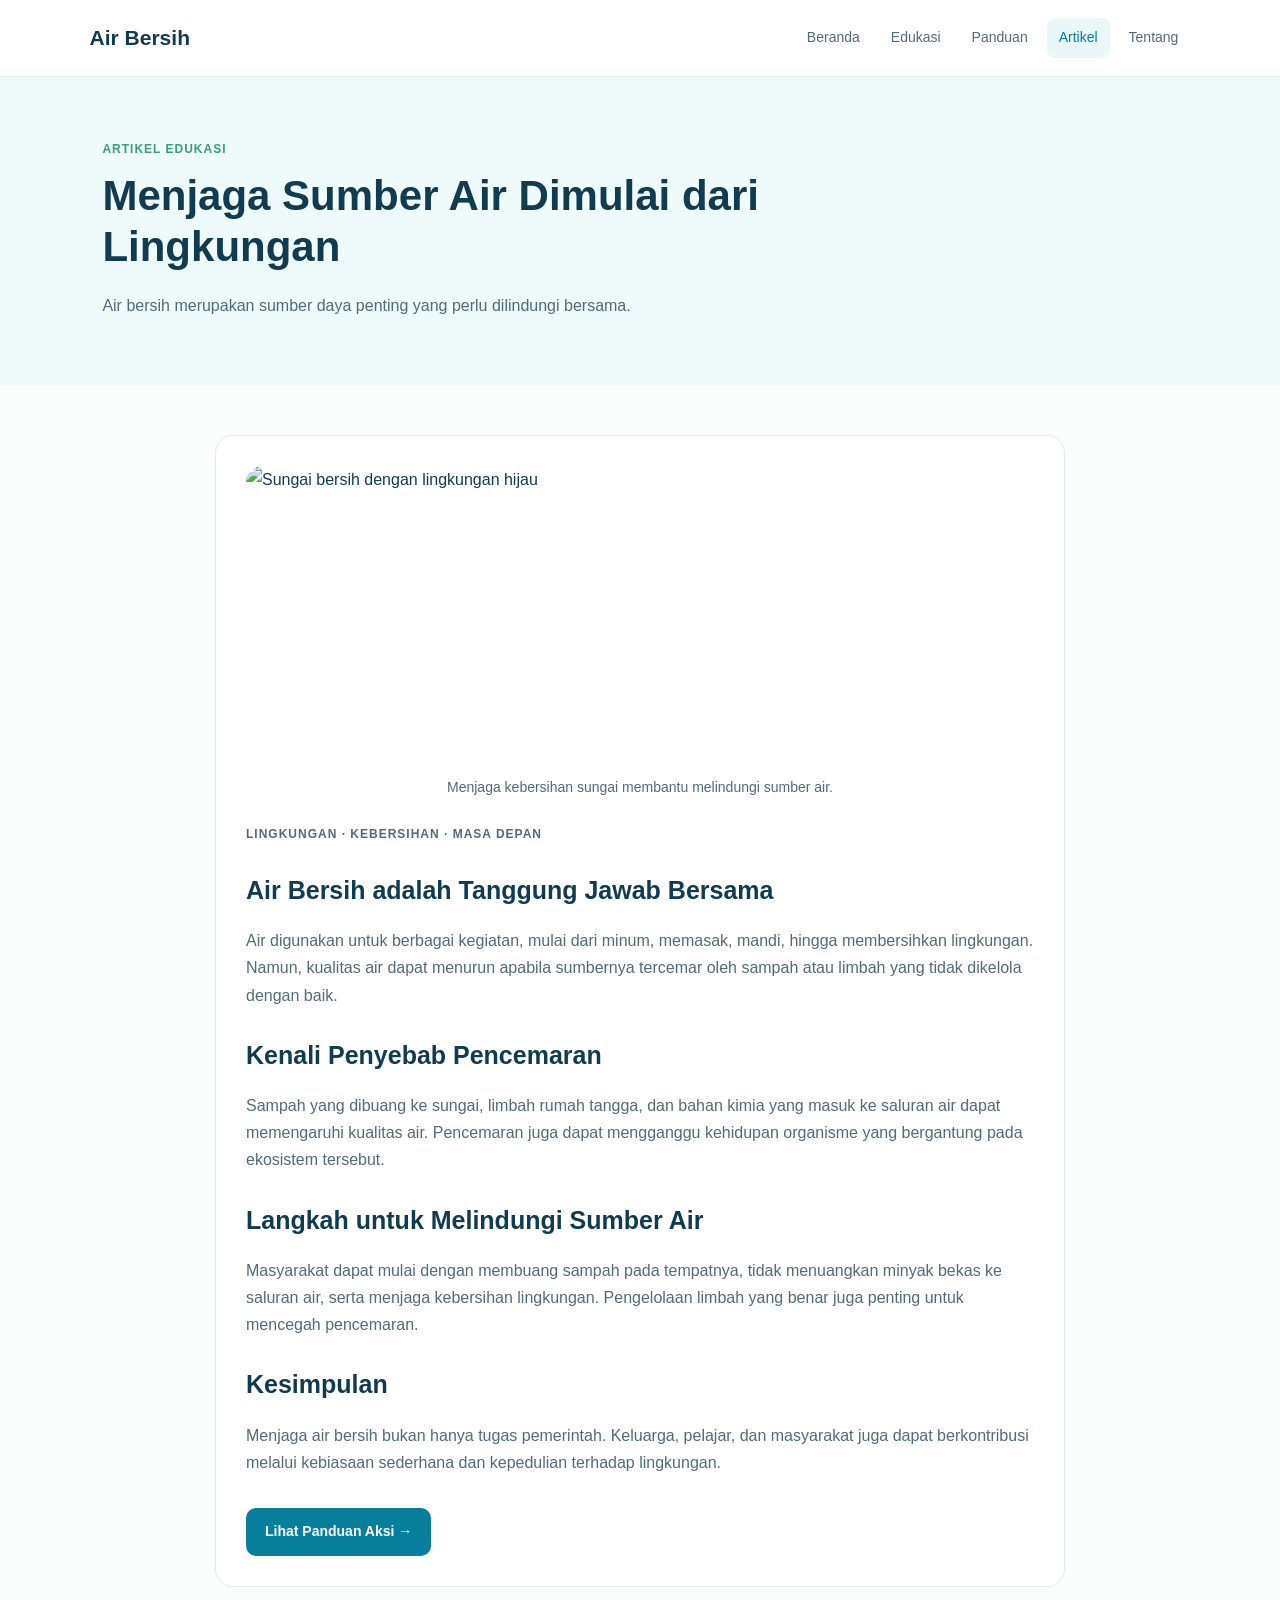
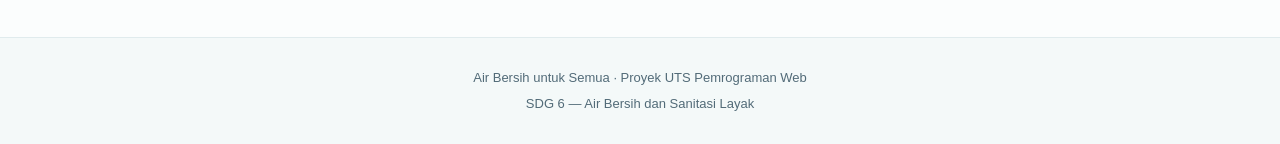
==== artikel.html @ 564b6784 "Add files via upload" ====
<!DOCTYPE html>
<html lang="id">
<head>
  <meta charset="UTF-8">
  <meta name="viewport" content="width=device-width, initial-scale=1.0">
  <title>Artikel Menjaga Sumber Air</title>
  <link rel="stylesheet" href="./css/style.css">
</head>
<body>
  <header class="header">
    <a href="index.html" class="logo">Air Bersih</a>
    <nav>
      <a href="index.html">Beranda</a>
      <a href="edukasi.html">Edukasi</a>
      <a href="panduan.html">Panduan</a>
      <a class="active" href="artikel.html">Artikel</a>
      <a href="tentang.html">Tentang</a>
    </nav>
  </header>

  <main>
    <section class="page-banner">
      <p class="tag">ARTIKEL EDUKASI</p>
      <h1>Menjaga Sumber Air Dimulai dari Lingkungan</h1>
      <p>Air bersih merupakan sumber daya penting yang perlu dilindungi bersama.</p>
    </section>

    <section class="content-section">
      <article class="content-box">
        <div class="article-illustration">
  <img
    src="images/artikel.jpg"
    alt="Sungai bersih dengan lingkungan hijau"
  >
  <p class="image-caption">
    Menjaga kebersihan sungai membantu melindungi sumber air.
  </p>
</div>
        <p class="tag">LINGKUNGAN · KEBERSIHAN · MASA DEPAN</p>
        <h2>Air Bersih adalah Tanggung Jawab Bersama</h2>
        <p>Air digunakan untuk berbagai kegiatan, mulai dari minum,
          memasak, mandi, hingga membersihkan lingkungan. Namun,
          kualitas air dapat menurun apabila sumbernya tercemar oleh
          sampah atau limbah yang tidak dikelola dengan baik.</p>

        <h2>Kenali Penyebab Pencemaran</h2>
        <p>Sampah yang dibuang ke sungai, limbah rumah tangga, dan
          bahan kimia yang masuk ke saluran air dapat memengaruhi
          kualitas air. Pencemaran juga dapat mengganggu kehidupan
          organisme yang bergantung pada ekosistem tersebut.</p>

        <h2>Langkah untuk Melindungi Sumber Air</h2>
        <p>Masyarakat dapat mulai dengan membuang sampah pada tempatnya,
          tidak menuangkan minyak bekas ke saluran air, serta menjaga
          kebersihan lingkungan. Pengelolaan limbah yang benar juga
          penting untuk mencegah pencemaran.</p>

        <h2>Kesimpulan</h2>
        <p>Menjaga air bersih bukan hanya tugas pemerintah. Keluarga,
          pelajar, dan masyarakat juga dapat berkontribusi melalui
          kebiasaan sederhana dan kepedulian terhadap lingkungan.</p>

        <a href="panduan.html" class="button">Lihat Panduan Aksi →</a>
      </article>
    </section>
  </main>

  <footer>
    <p>Air Bersih untuk Semua · Proyek UTS Pemrograman Web</p>
    <p>SDG 6 — Air Bersih dan Sanitasi Layak</p>
  </footer>
</body>
</html>
---- css/style.css ----
/* Pengaturan Dasar */
* {
    box-sizing: border-box;
}

html {
    scroll-behavior: smooth;
}

body {
    margin: 0;
    font-family: Arial, sans-serif;
    line-height: 1.7;
    color: #123b50;
    background: #ffffff;
}

a {
    text-decoration: none;
}

/* Header dan Navigasi */
.header {
    display: flex;
    justify-content: space-between;
    align-items: center;
    gap: 20px;
    padding: 18px 7%;
    border-bottom: 1px solid #e2eeee;
}

.logo {
    color: #123b50;
    font-size: 21px;
    font-weight: bold;
    white-space: nowrap;
}

nav {
    display: flex;
    flex-wrap: wrap;
    gap: 7px;
}

nav a {
    padding: 8px 12px;
    color: #526b78;
    font-size: 14px;
    border-radius: 8px;
}

nav a:hover,
nav a.active {
    color: #087e9d;
    background: #eaf7f8;
}

/* Halaman Beranda */
.hero {
    display: grid;
    grid-template-columns: 1.2fr 0.8fr;
    align-items: center;
    gap: 30px;
    padding: 65px 8%;
    background: #effafa;
}

.hero-content {
    max-width: 650px;
}

.tag {
    color: #3b9d79;
    font-size: 12px;
    font-weight: bold;
    letter-spacing: 1px;
}

h1 {
    margin: 12px 0 20px;
    font-size: 45px;
    line-height: 1.2;
}

.hero-content > p:not(.tag) {
    color: #526b78;
    font-size: 17px;
}

/* Tombol */
.button {
    display: inline-block;
    margin-top: 16px;
    padding: 12px 19px;
    color: #ffffff;
    background: #087e9d;
    border-radius: 10px;
    font-size: 14px;
    font-weight: bold;
}

.button:hover {
    background: #066780;
}

.button-light {
    color: #123b50;
    background: #ffffff;
}

.button-light:hover {
    color: #ffffff;
}

/* Gambar */
.hero-art {
    padding: 12px;
    border-radius: 20px;
    background: #e7f7f5;
}

.hero-art img,
.article-illustration img,
.education-image img,
.guide-image img,
.about-image img {
    display: block;
    width: 100%;
    height: 300px;
    object-fit: cover;
    border-radius: 16px;
}

.hero-art p {
    margin: 12px 0 4px;
    color: #087e9d;
    font-weight: bold;
    text-align: center;
}

.article-illustration,
.education-image,
.guide-image,
.about-image {
    width: 100%;
    margin-bottom: 25px;
}

.image-caption {
    margin-top: 10px;
    color: #64748b;
    font-size: 14px;
    line-height: 1.6;
    text-align: center;
}

/* Bagian Konten */
.section {
    padding: 60px 7%;
}

.section-title {
    max-width: 680px;
    margin: 0 auto 35px;
    text-align: center;
}

.section-title h2,
.content-box h2 {
    font-size: 28px;
    line-height: 1.3;
}

.section-title > p:last-child {
    color: #526b78;
}

/* Kartu Informasi */
.cards {
    display: grid;
    grid-template-columns: repeat(3, 1fr);
    gap: 20px;
    padding: 0 7% 60px;
}

.section .cards {
    padding: 0;
}

.card {
    padding: 25px;
    border: 1px solid #e0ebed;
    border-radius: 16px;
    background: #ffffff;
}

.card-icon {
    display: grid;
    width: 55px;
    height: 55px;
    place-items: center;
    margin-bottom: 20px;
    border-radius: 12px;
    background: #e8f7f6;
    font-size: 27px;
}

.card h3 {
    font-size: 20px;
}

.card p,
.card li {
    color: #526b78;
    font-size: 14px;
}

.card a {
    color: #087e9d;
    font-weight: bold;
}

/* Banner Ajakan */
.callout {
    display: flex;
    justify-content: space-between;
    align-items: center;
    gap: 25px;
    padding: 45px 8%;
    color: #ffffff;
    background: #123b50;
}

.callout h2 {
    margin-bottom: 8px;
    font-size: 28px;
}

.callout p:not(.tag) {
    margin-bottom: 0;
    color: #d0e1e5;
}

.callout .tag {
    color: #8de1bd;
}

/* Banner Halaman */
.page-banner {
    padding: 50px 8%;
    background: #effafa;
}

.page-banner h1 {
    max-width: 800px;
    font-size: 42px;
}

.page-banner > p:last-child {
    max-width: 720px;
    color: #526b78;
}

/* Isi Artikel dan Halaman */
.content-section {
    padding: 50px 7%;
    background: #fbfdfd;
}

.content-box {
    max-width: 850px;
    margin: 0 auto;
    padding: 30px;
    border: 1px solid #e0ebed;
    border-radius: 18px;
    background: #ffffff;
}

.content-box h2 {
    margin-top: 30px;
    font-size: 25px;
}

.content-box h2:first-child {
    margin-top: 0;
}

.content-box p,
.content-box li {
    color: #526b78;
}

.content-box a:not(.button) {
    color: #087e9d;
    overflow-wrap: anywhere;
}

/* Footer */
footer {
    padding: 25px 7%;
    border-top: 1px solid #e0ebed;
    background: #f4f9f9;
    color: #526b78;
    text-align: center;
    font-size: 13px;
}

footer p {
    margin: 4px;
}

/* Tampilan Tablet */
@media (max-width: 900px) {
    .header {
        align-items: flex-start;
        flex-direction: column;
    }

    .hero {
        gap: 20px;
        padding: 50px 6%;
    }

    .cards {
        grid-template-columns: repeat(2, 1fr);
        padding-right: 6%;
        padding-left: 6%;
    }

    .section {
        padding-right: 6%;
        padding-left: 6%;
    }
}

/* Tampilan HP */
@media (max-width: 600px) {
    .header {
        padding: 17px 5%;
    }

    nav {
        display: grid;
        grid-template-columns: repeat(3, 1fr);
        width: 100%;
    }

    nav a {
        padding: 8px 4px;
        font-size: 12px;
        text-align: center;
    }

    .hero {
        grid-template-columns: 1fr;
        padding: 40px 6%;
    }

    h1 {
        font-size: 36px;
    }

    .hero-art img,
    .article-illustration img,
    .education-image img,
    .guide-image img,
    .about-image img {
        height: 220px;
    }

    .section {
        padding: 40px 5%;
    }

    .section-title {
        text-align: left;
    }

    .section-title h2,
    .content-box h2 {
        font-size: 25px;
    }

    .cards {
        grid-template-columns: 1fr;
        padding: 0 5% 40px;
    }

    .callout {
        align-items: flex-start;
        flex-direction: column;
        padding: 35px 6%;
    }

    .page-banner {
        padding: 35px 6%;
    }

    .page-banner h1 {
        font-size: 35px;
    }

    .content-section {
        padding: 30px 5%;
    }

    .content-box {
        padding: 22px;
    }
}

/* Aksesibilitas */
a:focus-visible {
    outline: 3px solid #eab94d;
    outline-offset: 3px;
}

.team-grid {
    display: grid;
    grid-template-columns: repeat(4, 1fr);
    gap: 20px;
}

.team-card {
    text-align: center;
    padding: 18px;
    background: #f4fbfa;
    border-radius: 15px;
}


.team-card img {
    display: block;
    width: 120px;
    height: 120px;
    object-fit: cover;
    object-position: center 10%;
    border-radius: 50%;
    border: 4px solid #d4f1ed;
    margin: 0 auto 12px;
}

@media (max-width: 900px) {
    .team-grid {
        grid-template-columns: repeat(2, 1fr);
    }
}

@media (max-width: 450px) {
    .team-grid {
        grid-template-columns: 1fr;
    }
}
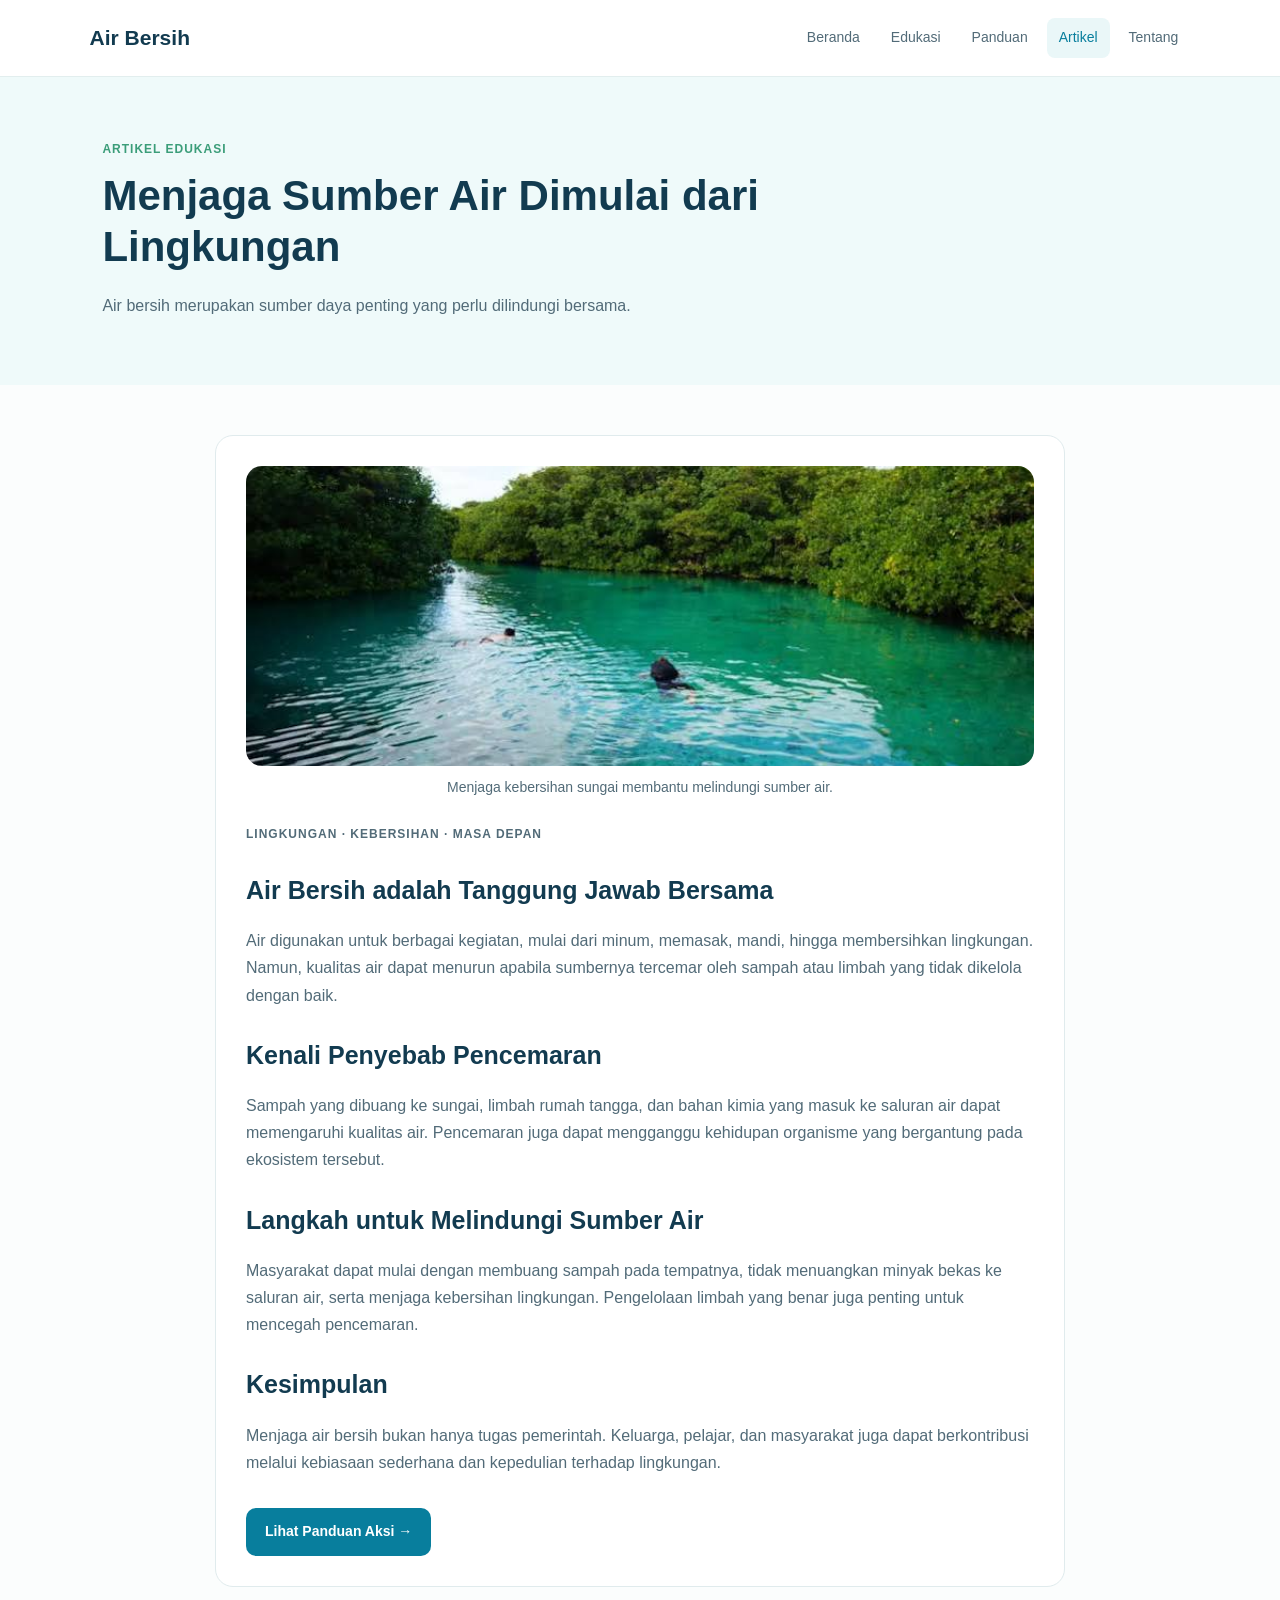
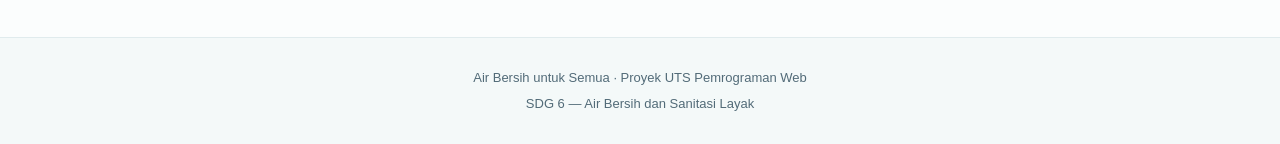
==== commit c49de1f7: "Update artikel.html" ====
--- a/artikel.html
+++ b/artikel.html
@@ -29,7 +29,7 @@
       <article class="content-box">
         <div class="article-illustration">
   <img
-    src="images/artikel.jpg"
+    src="image/artikel.jpg.jpeg"
     alt="Sungai bersih dengan lingkungan hijau"
   >
   <p class="image-caption">
